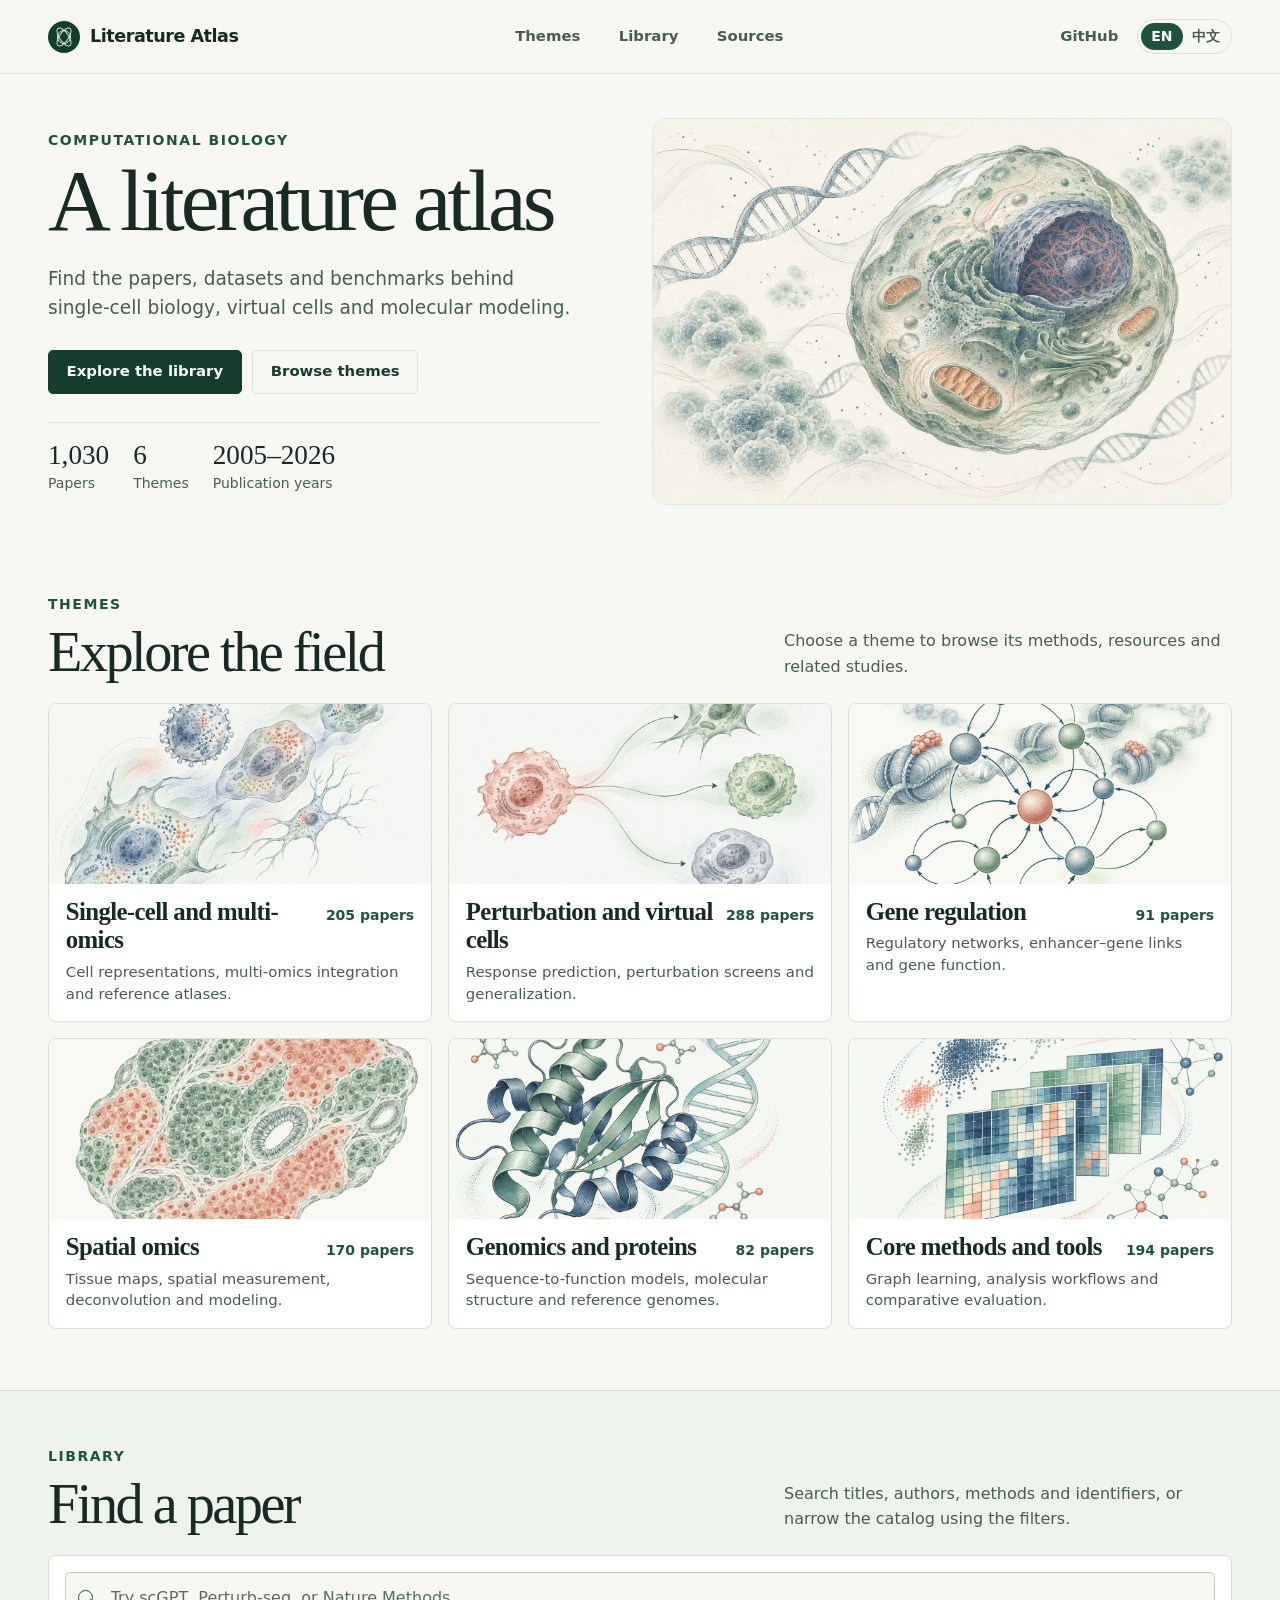
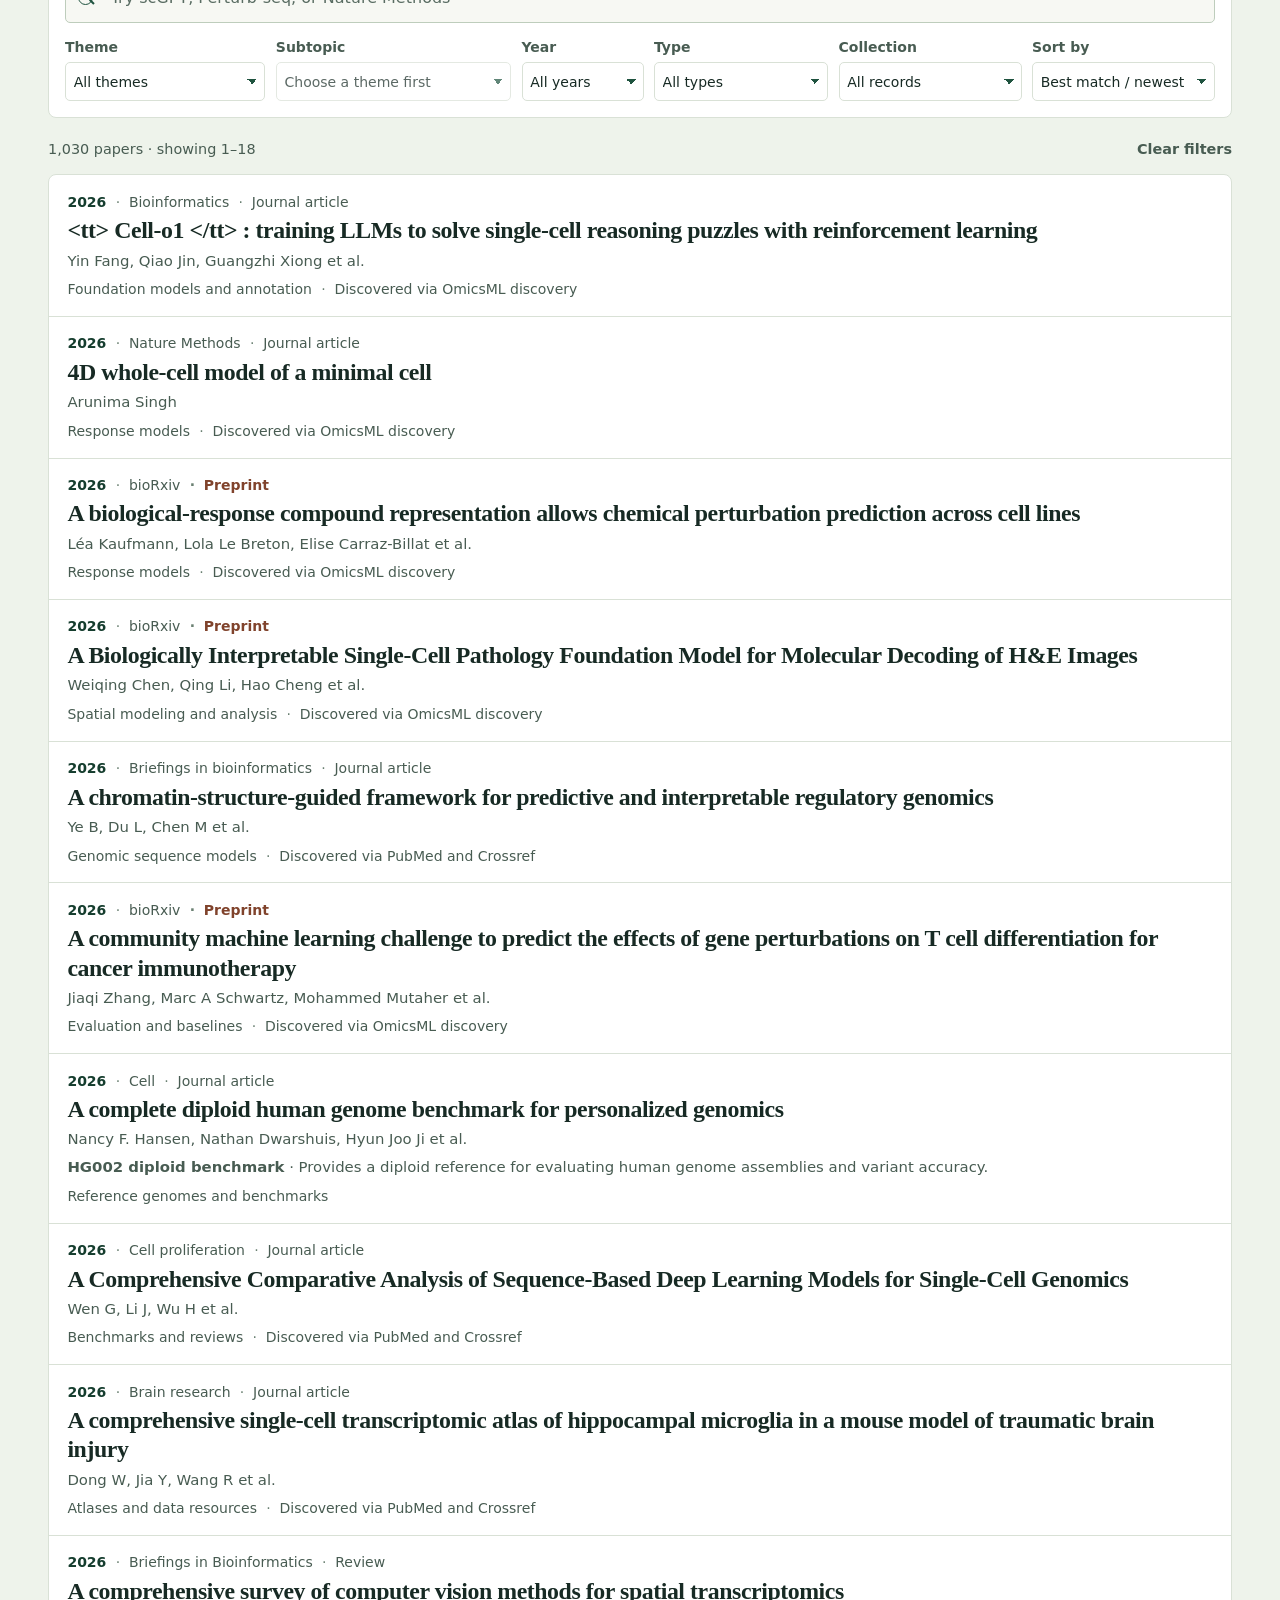
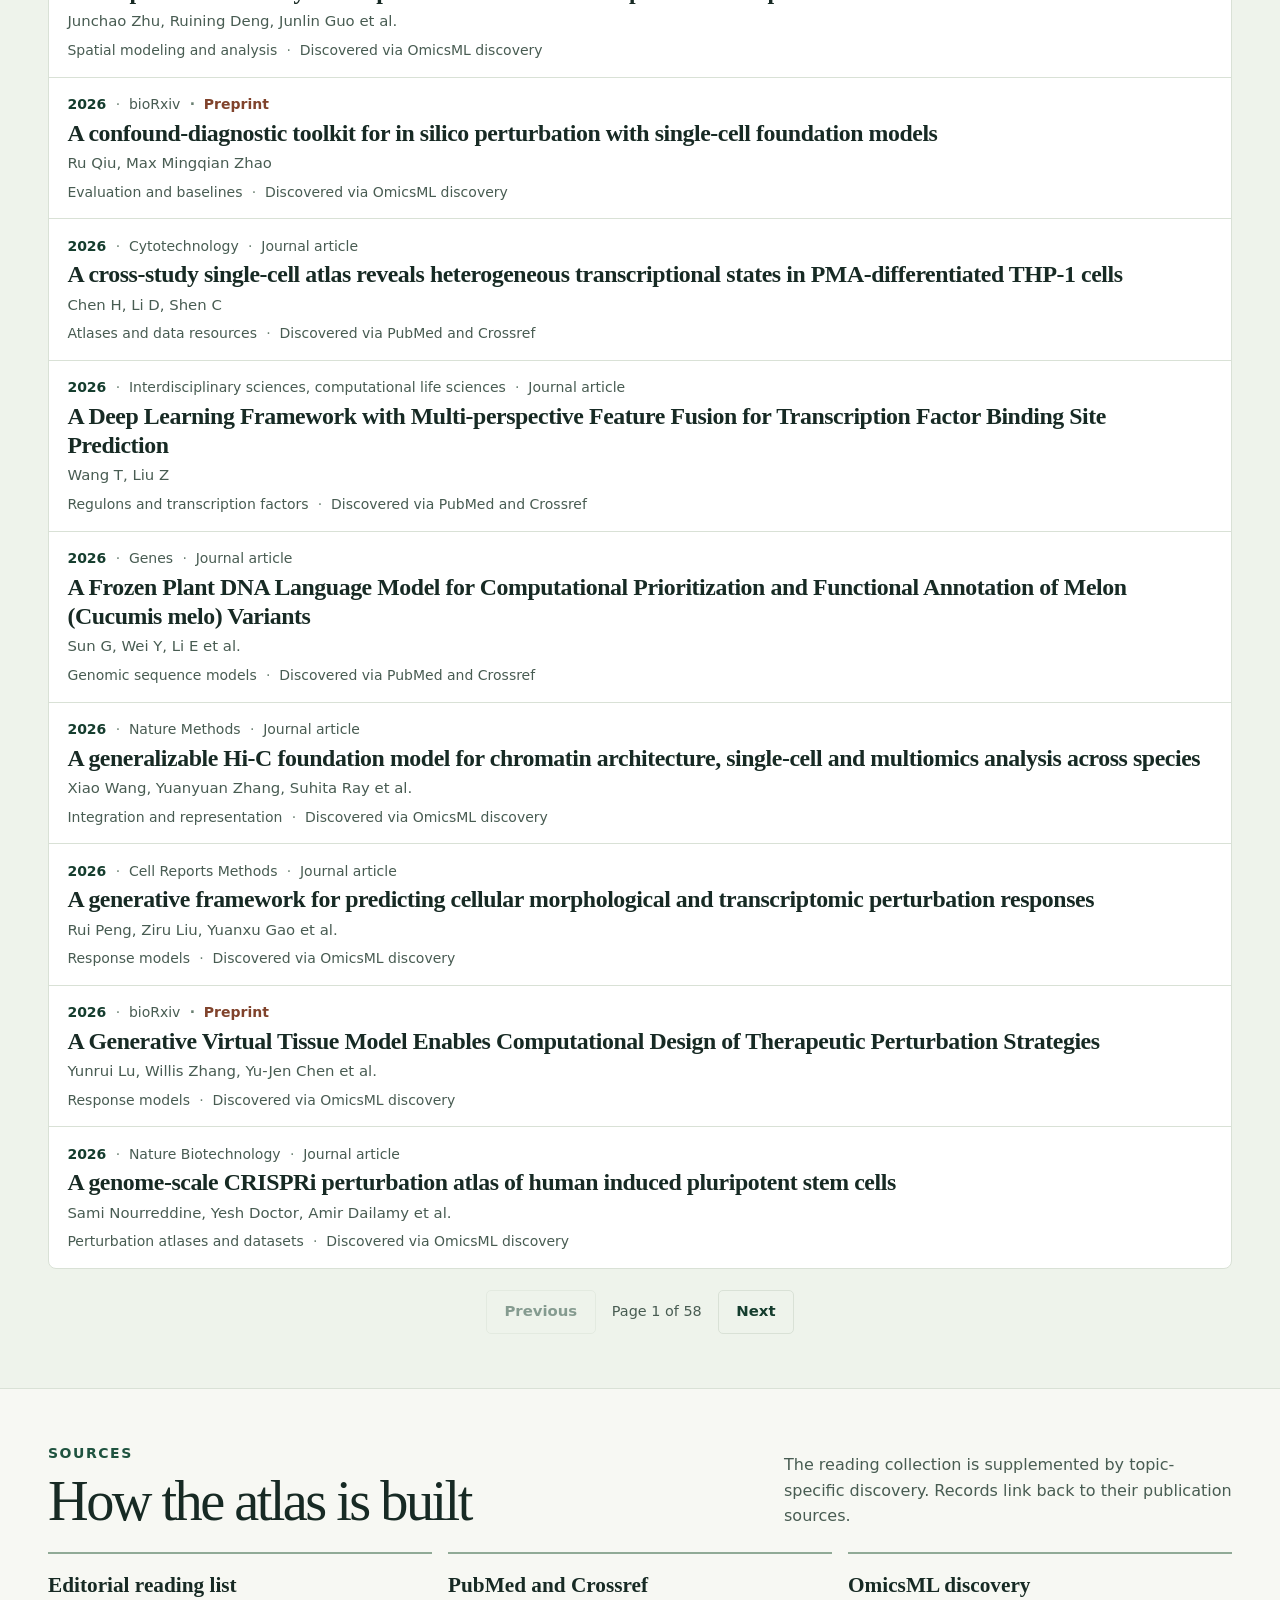
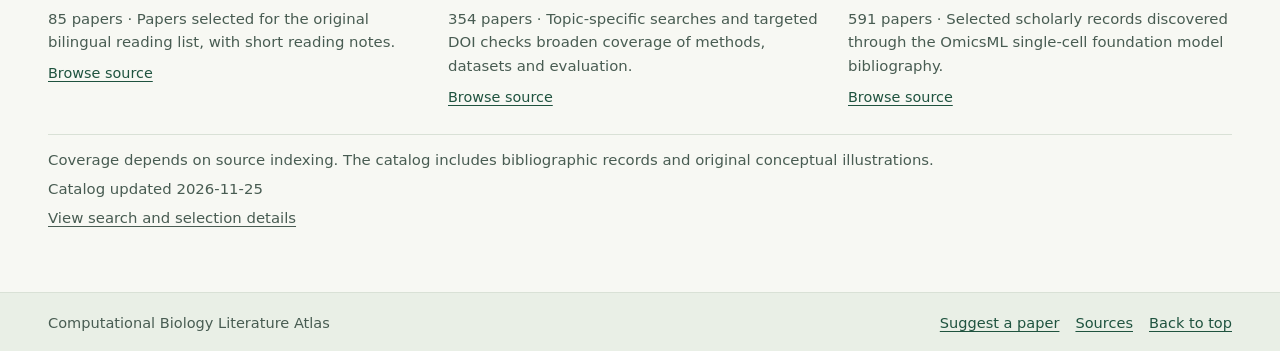
==== docs/index.html @ 1aa95e86 "Launch bilingual computational biology literature atlas" ====
<!doctype html>
<html lang="en">
<head>
  <meta charset="utf-8">
  <meta name="viewport" content="width=device-width, initial-scale=1">
  <meta name="theme-color" content="#f7f8f3">
  <meta name="description" content="A bilingual literature atlas for computational biology. Search papers, datasets, and benchmarks across six research themes.">
  <title>Computational Biology Literature Atlas</title>
  <link rel="stylesheet" href="./styles.css">
  <link rel="icon" href="data:,">
  <script type="module" src="./app.js"></script>
</head>
<body>
  <a class="skip-link" href="#library" data-text="skip">Skip to the library</a>
  <header class="site-header">
    <div class="shell header-inner">
      <a class="wordmark" href="#top" aria-label="Literature Atlas home">
        <span class="mark" aria-hidden="true"><i></i><i></i><i></i></span>
        <span data-text="brand">Literature Atlas</span>
      </a>
      <nav class="header-nav" aria-label="Primary" data-aria="primaryNav">
        <a href="#themes" data-text="themesNav">Themes</a>
        <a href="#library" data-text="libraryNav">Library</a>
        <a href="#sources" data-text="sourcesNav">Sources</a>
      </nav>
      <div class="header-actions">
        <a class="github-link" href="https://github.com/tudu1223/awesome-computational-biology-papers" data-text="github">GitHub</a>
        <div class="languages" role="group" aria-label="Language" data-aria="language">
          <button type="button" data-language="en" lang="en" aria-pressed="true">EN</button>
          <button type="button" data-language="zh" lang="zh-CN" aria-pressed="false">中文</button>
        </div>
      </div>
    </div>
  </header>

  <main id="top">
    <section class="hero shell" aria-labelledby="hero-title">
      <div class="hero-content">
        <p class="section-label" data-text="field">Computational biology</p>
        <h1 id="hero-title" data-text="heroTitle">A literature atlas</h1>
        <p class="hero-description" data-text="heroDescription">Find the papers, datasets and benchmarks behind single-cell biology, virtual cells and molecular modeling.</p>
        <div class="hero-actions">
          <a class="button primary" href="#library" data-text="explore">Explore the library</a>
          <a class="button secondary" href="#themes" data-text="browse">Browse themes</a>
        </div>
        <dl class="hero-stats" id="stats" hidden>
          <div><dt data-text="papersStat">Papers</dt><dd id="stat-papers"></dd></div>
          <div><dt data-text="themesStat">Themes</dt><dd id="stat-themes"></dd></div>
          <div><dt data-text="yearsStat">Publication years</dt><dd id="stat-years"></dd></div>
        </dl>
      </div>
      <figure class="hero-art">
        <img src="./images/atlas-hero.webp" width="1500" height="1000" fetchpriority="high" alt="" />
      </figure>
    </section>

    <section class="themes-section shell" id="themes" aria-labelledby="themes-title">
      <div class="section-heading">
        <div>
          <p class="section-label" data-text="themesNav">Themes</p>
          <h2 id="themes-title" data-text="themesTitle">Explore the field</h2>
        </div>
        <p data-text="themesDescription">Choose a theme to browse its methods, resources and related studies.</p>
      </div>
      <div class="theme-grid" id="theme-grid"></div>
    </section>

    <section class="library-section" id="library" aria-labelledby="library-title">
      <div class="shell">
        <div class="section-heading">
          <div>
            <p class="section-label" data-text="libraryNav">Library</p>
            <h2 id="library-title" data-text="libraryTitle">Find a paper</h2>
          </div>
          <p data-text="libraryDescription">Search titles, authors, methods and identifiers, or narrow the catalog using the filters.</p>
        </div>
        <div class="filters" role="search" aria-label="Search papers" data-aria="searchLabel">
          <div class="search-row">
            <label class="search-wrap" for="query">
              <span class="search-icon" aria-hidden="true"></span>
              <span class="sr-only" data-text="searchLabel">Search papers</span>
              <input id="query" type="search" placeholder="Try scGPT, Perturb-seq, or Nature Methods" data-placeholder="searchPlaceholder" autocomplete="off" spellcheck="false" maxlength="180">
            </label>
          </div>
          <div class="filter-grid">
            <label><span data-text="themeFilter">Theme</span><select id="theme"></select></label>
            <label><span data-text="topicFilter">Subtopic</span><select id="subtopic"></select></label>
            <label><span data-text="yearFilter">Year</span><select id="year"></select></label>
            <label><span data-text="typeFilter">Type</span><select id="kind"></select></label>
            <label><span data-text="collectionFilter">Collection</span><select id="collection"></select></label>
            <label><span data-text="sortFilter">Sort by</span><select id="sort"></select></label>
          </div>
        </div>
        <div class="results-toolbar">
          <p id="results-count" role="status" aria-live="polite" data-text="loading">Loading the catalog…</p>
          <button class="text-button" id="reset" type="button" data-text="reset">Clear filters</button>
        </div>
        <section class="results" id="results" aria-label="Paper results" data-aria="resultsLabel" aria-busy="true"></section>
        <nav class="pagination" id="pagination" aria-label="Paper result pages" data-aria="pagesLabel" hidden>
          <button class="button secondary" id="previous" type="button" data-text="previous">Previous</button>
          <span id="page-indicator"></span>
          <button class="button secondary" id="next" type="button" data-text="next">Next</button>
        </nav>
        <noscript><p>JavaScript powers search and filters. Read the bilingual starter bibliography on <a href="https://github.com/tudu1223/awesome-computational-biology-papers">GitHub</a>.</p></noscript>
      </div>
    </section>

    <section class="sources-section shell" id="sources" aria-labelledby="sources-title">
      <div class="section-heading">
        <div>
          <p class="section-label" data-text="sourcesNav">Sources</p>
          <h2 id="sources-title" data-text="sourcesTitle">How the atlas is built</h2>
        </div>
        <p data-text="sourcesDescription">The reading collection is supplemented by topic-specific discovery. Records link back to their publication sources.</p>
      </div>
      <div class="source-grid" id="source-grid"></div>
      <div class="editorial-note">
        <p data-text="coverage">Coverage depends on the discovery sources and their indexing dates. The atlas includes bibliographic records and original conceptual illustrations.</p>
        <p id="updated"></p>
        <p><a href="./data/provenance.json" data-text="selectionData">View search and selection details</a></p>
      </div>
    </section>
  </main>

  <footer class="site-footer">
    <div class="shell footer-inner">
      <p data-text="footer">Computational Biology Literature Atlas</p>
      <div>
        <a href="https://github.com/tudu1223/awesome-computational-biology-papers/issues" data-text="contribute">Suggest a paper</a>
        <a href="#sources" data-text="sourcesNav">Sources</a>
        <a href="#top" data-text="backToTop">Back to top</a>
      </div>
    </div>
  </footer>
</body>
</html>
---- docs/styles.css ----
:root {
  color-scheme: light;
  --paper: #f7f8f3;
  --white: #fff;
  --ink: #172a24;
  --muted: #485c52;
  --faint: #596c62;
  --line: #d9e1d6;
  --green: #1f533f;
  --green-dark: #153d2e;
  --mint: #e8f0e7;
  --serif: "Iowan Old Style", "Palatino Linotype", Georgia, "Songti SC", SimSun, serif;
  --sans: system-ui, -apple-system, "Segoe UI", "PingFang SC", "Microsoft YaHei", sans-serif;
}

*, *::before, *::after { box-sizing: border-box; }
html { scroll-padding-top: 6rem; }
body { margin: 0; color: var(--ink); background: var(--paper); font: 1rem/1.6 var(--sans); }
a { color: inherit; text-underline-offset: 0.2em; }
button, input, select { font: inherit; }
button { cursor: pointer; }
button:disabled { cursor: default; opacity: 0.48; }
img { display: block; max-width: 100%; }
p, figure, dl, dd { margin: 0; }
[hidden] { display: none !important; }
:focus-visible { outline: 3px solid #2a765b; outline-offset: 4px; }
.shell { width: min(100% - 6rem, 1360px); margin-inline: auto; }
.sr-only, .skip-link:not(:focus) { position: absolute; width: 1px; height: 1px; overflow: hidden; clip-path: inset(50%); white-space: nowrap; }
.skip-link:focus { position: fixed; inset: 0.75rem auto auto 0.75rem; padding: 0.75rem; z-index: 20; background: var(--white); }

.site-header { position: sticky; top: 0; z-index: 5; background: rgb(247 248 243 / 96%); border-bottom: 1px solid var(--line); }
.header-inner { min-height: 73px; display: flex; justify-content: space-between; gap: 1.7rem; align-items: center; }
.wordmark { display: inline-flex; align-items: center; gap: 0.63rem; color: var(--ink); font-weight: 690; letter-spacing: -0.028em; font-size: 1.1rem; text-decoration: none; white-space: nowrap; }
.mark { position: relative; display: block; flex: none; width: 32px; height: 32px; border-radius: 50%; background: var(--green-dark); }
.mark i { position: absolute; inset: 9px; border: 1px solid #d8ead9; border-radius: 50%; }
.mark i:nth-child(2) { inset: 5px 11px; transform: rotate(35deg); }
.mark i:nth-child(3) { inset: 5px 11px; transform: rotate(-35deg); }
.header-nav, .header-actions { display: flex; align-items: center; gap: clamp(0.8rem, 3vw, 2.6rem); }
.header-nav a, .github-link { color: var(--muted); text-decoration: none; font-size: 0.93rem; font-weight: 590; white-space: nowrap; }
.header-nav a:hover, .github-link:hover, .text-button:hover { color: var(--green); text-decoration: underline; }
.header-actions { gap: 1.15rem; }
.languages { display: inline-flex; padding: 3px; border: 1px solid var(--line); border-radius: 2rem; white-space: nowrap; }
.languages button { min-width: 2.65rem; border: 0; color: var(--muted); background: none; border-radius: 1.4rem; padding: 0.2rem 0.53rem; font-size: 0.875rem; line-height: 1.45; font-weight: 650; }
.languages button[aria-pressed="true"] { color: var(--white); background: var(--green); }

.hero { min-height: 485px; display: grid; grid-template-columns: minmax(0, 1fr) minmax(0, 1.05fr); align-items: center; padding-block: 2rem 2.6rem; gap: clamp(1.2rem, 4vw, 4.2rem); }
.hero-content { padding-block: 0.7rem; }
.section-label { margin-bottom: 0.55rem; color: var(--green); font-size: 0.875rem; font-weight: 710; letter-spacing: 0.11em; text-transform: uppercase; }
h1, h2 { font-family: var(--serif); font-weight: 500; letter-spacing: -0.045em; }
h1 { margin: 0; font-size: clamp(3.05rem, 6.8vw, 7rem); line-height: 0.95; }
:lang(zh-CN) h1 { font-size: clamp(2.8rem, 5.6vw, 5.7rem); line-height: 1.08; letter-spacing: -0.03em; }
.hero-description { margin-top: 1.3rem; color: var(--muted); font-size: clamp(1rem, 1.45vw, 1.23rem); max-width: 33rem; }
.hero-actions { display: flex; flex-wrap: wrap; gap: 0.65rem; margin-top: 1.65rem; }
.button { display: inline-flex; align-items: center; justify-content: center; min-height: 44px; padding: 0.55rem 1.1rem; color: var(--green-dark); border: 1px solid var(--line); border-radius: 5px; background: transparent; font-size: 0.93rem; font-weight: 680; text-decoration: none; }
.button.primary { border-color: var(--green-dark); color: var(--white); background: var(--green-dark); }
.button.primary:hover { background: var(--green); }
.button.secondary:hover:not(:disabled) { background: var(--mint); border-color: #bdcdbc; }
.hero-art { overflow: hidden; isolation: isolate; border: 1px solid #e2e8dc; border-radius: 14px; background: #edf2eb; }
.hero-art img { width: 100%; height: auto; aspect-ratio: 3/2; object-fit: cover; }
.hero-stats { display: flex; flex-wrap: wrap; gap: 1rem 1.5rem; margin-top: 1.8rem; padding-top: 1rem; border-top: 1px solid var(--line); }
.hero-stats div { display: grid; }
.hero-stats dt { grid-row: 2; font-size: 0.875rem; color: var(--muted); }
.hero-stats dd { grid-row: 1; line-height: 1.2; font-family: var(--serif); font-size: 1.7rem; font-variant-numeric: lining-nums tabular-nums; }

.themes-section, .sources-section { padding-block: 2.1rem 3.8rem; }
.section-heading { display: flex; align-items: end; justify-content: space-between; gap: 1.15rem 2rem; margin-bottom: 1.35rem; }
.section-heading h2 { margin: 0; font-size: clamp(2rem, 4.4vw, 4rem); line-height: 1.02; }
.section-heading > p { color: var(--muted); max-width: 28rem; margin-bottom: 0.12rem; }
.theme-grid { display: grid; grid-template-columns: repeat(3, minmax(0, 1fr)); gap: 1rem; }
.theme-card { display: flex; flex-direction: column; min-width: 0; overflow: clip; border: 1px solid var(--line); border-radius: 8px; background: var(--white); text-decoration: none; }
.theme-card:hover { border-color: #7ba48c; box-shadow: 0 5px 20px rgb(45 70 52 / 9%); }
.theme-art { aspect-ratio: 2.12/1; min-height: 0; overflow: hidden; background: var(--mint); display: flex; align-items: center; }
.theme-art img { flex: 0 0 200%; max-width: none; width: 200%; height: auto; }
.theme-card[data-half="right"] .theme-art img { transform: translateX(-50%); }
.theme-body { padding: 0.85rem 1.05rem 1rem; }
.theme-heading { display: flex; align-items: baseline; justify-content: space-between; gap: 0.4rem; }
.theme-heading h3 { margin: 0; font-family: var(--serif); font-weight: 600; font-size: clamp(1.15rem, 2vw, 1.55rem); letter-spacing: -0.025em; line-height: 1.15; }
.theme-count { color: var(--green); font-size: 0.875rem; font-weight: 670; white-space: nowrap; }
.theme-body > p { margin-top: 0.46rem; font-size: 0.93rem; color: var(--muted); line-height: 1.45; }

.library-section { padding-block: 3.4rem; background: #eef3eb; border-block: 1px solid var(--line); }
.filters { border: 1px solid var(--line); border-radius: 8px; background: var(--white); padding: 1rem; }
.search-wrap { display: flex; align-items: center; gap: 0.75rem; background: var(--paper); border: 1px solid #becdbc; border-radius: 5px; padding-inline: 0.78rem; }
.search-wrap:focus-within { border-color: var(--green); box-shadow: 0 0 0 2px #c6dbcc; }
.search-icon { position: relative; width: 15px; height: 15px; flex: none; border: 1.7px solid var(--green); border-radius: 50%; margin-right: 0.2rem; }
.search-icon::after { content: ""; position: absolute; width: 6px; height: 1.6px; background: var(--green); transform: rotate(45deg); inset: 10px auto auto 10px; }
.search-wrap input { min-width: 0; width: 100%; min-height: 49px; border: 0; outline: none; color: var(--ink); background: transparent; }
.search-wrap input::placeholder { color: var(--faint); }
.filter-grid { display: grid; grid-template-columns: 1.15fr 1.35fr 0.7fr 1fr 1.05fr 1.05fr; gap: 0.65rem; margin-top: 0.8rem; }
.filter-grid label { display: grid; min-width: 0; gap: 0.25rem; color: var(--muted); font-size: 0.875rem; font-weight: 620; }
.filter-grid select { appearance: none; min-width: 0; width: 100%; min-height: 39px; border: 1px solid var(--line); border-radius: 5px; padding: 0.35rem 1.6rem 0.35rem 0.48rem; background: linear-gradient(45deg,transparent 50%,var(--green) 50%) calc(100% - 12px) center/5px 5px no-repeat, linear-gradient(135deg,var(--green) 50%,transparent 50%) calc(100% - 7px) center/5px 5px no-repeat, var(--white); color: var(--ink); font-size: 0.875rem; font-weight: 500; text-overflow: ellipsis; }
.results-toolbar { display: flex; justify-content: space-between; align-items: center; gap: 0.7rem; margin-top: 1rem; margin-bottom: 0.55rem; }
.results-toolbar > p, .text-button { font-size: 0.9rem; color: var(--muted); }
.text-button { border: 0; padding: 0.25rem 0; background: transparent; font-weight: 640; }
.results { display: grid; border-radius: 8px; overflow: clip; border: 1px solid var(--line); background: var(--white); }
.paper { padding: 0.96rem 1.15rem; min-width: 0; border-bottom: 1px solid var(--line); }
.paper:last-child { border-bottom: none; }
.paper-meta, .paper-foot { display: flex; align-items: baseline; flex-wrap: wrap; gap: 0.2rem 0.58rem; color: var(--muted); font-size: 0.875rem; }
.paper-meta span + span::before, .paper-foot > * + *::before { content: "·"; color: #6a8072; margin-right: 0.55rem; display: inline-block; text-decoration: none; }
.paper-meta .year { font-weight: 710; color: var(--green-dark); }
.paper-meta .preprint { color: #80432c; font-weight: 650; }
.paper h3 { margin: 0.2rem 0; font-family: var(--serif); font-size: clamp(1.16rem, 2vw, 1.49rem); font-weight: 620; line-height: 1.23; letter-spacing: -0.018em; overflow-wrap: anywhere; }
.paper h3 a { text-decoration: none; }
.paper h3 a:hover, .paper-foot a:hover { text-decoration: underline; }
.paper-authors, .paper-note { margin: 0.25rem 0; font-size: 0.93rem; color: var(--muted); overflow-wrap: anywhere; }
.paper-foot { margin-top: 0.3rem; }
.paper-foot a { color: var(--green); text-decoration: none; font-weight: 650; }
.empty { padding: 2rem 1.1rem; color: var(--muted); }
.empty h3 { margin: 0 0 0.25rem; color: var(--ink); }
.pagination { display: flex; gap: 1rem; justify-content: center; align-items: center; padding-top: 1.3rem; font-size: 0.9rem; color: var(--muted); }

.sources-section { padding-top: 3.3rem; }
.source-grid { display: grid; grid-template-columns: repeat(3, minmax(0, 1fr)); gap: 1rem; }
.source-card { border-top: 2px solid #90aa96; padding-top: 0.85rem; }
.source-card h3 { margin: 0 0 0.35rem; font-family: var(--serif); font-size: 1.33rem; font-weight: 600; }
.source-card p, .editorial-note { color: var(--muted); font-size: 0.93rem; }
.source-card a { display: inline-block; margin-top: 0.42rem; font-size: 0.9rem; color: var(--green); }
.editorial-note { margin-top: 1.55rem; padding-top: 0.85rem; border-top: 1px solid var(--line); }
.editorial-note p + p { margin-top: 0.35rem; }
.site-footer { background: #e9efe6; border-top: 1px solid var(--line); }
.footer-inner { padding-block: 1.1rem; display: flex; flex-wrap: wrap; align-items: center; justify-content: space-between; gap: 0.45rem 1.25rem; font-size: 0.91rem; color: var(--muted); }
.footer-inner > div { display: flex; flex-wrap: wrap; gap: 1rem; }
.footer-inner a { color: var(--green); }

@media (max-width: 1050px) {
  .shell { width: calc(100% - 3.5rem); }
  .filter-grid { grid-template-columns: repeat(3, minmax(0, 1fr)); }
}
@media (max-width: 700px) {
  html { scroll-padding-top: 5rem; }
  .shell { width: calc(100% - 2rem); }
  .header-inner { min-height: 60px; gap: 0.6rem; }
  .header-nav { display: none; }
  .header-actions { gap: 0.7rem; }
  .hero { grid-template-columns: minmax(0, 1fr); padding-block: 1.9rem 1.45rem; gap: 0.6rem; }
  .hero-content { padding-block: 0 0.55rem; }
  .hero-description { margin-top: 0.85rem; }
  .hero-art img { aspect-ratio: 1.8/1; }
  .hero-stats { margin-top: 1.2rem; }
  .section-heading { display: block; }
  .section-heading > p { margin-top: 0.6rem; }
  .theme-grid { grid-template-columns: repeat(2, minmax(0, 1fr)); gap: 0.65rem; }
  .theme-body { padding: 0.7rem; }
  .theme-heading { display: block; }
  .theme-body > p { font-size: 0.88rem; }
  .themes-section, .sources-section, .library-section { padding-block: 2rem; }
  .source-grid { grid-template-columns: 1fr; }
}
@media (max-width: 405px) {
  .github-link { display: none; }
  .wordmark { font-size: 1.03rem; }
  .filter-grid { grid-template-columns: repeat(2, minmax(0, 1fr)); }
  .paper { padding-inline: 0.8rem; }
}
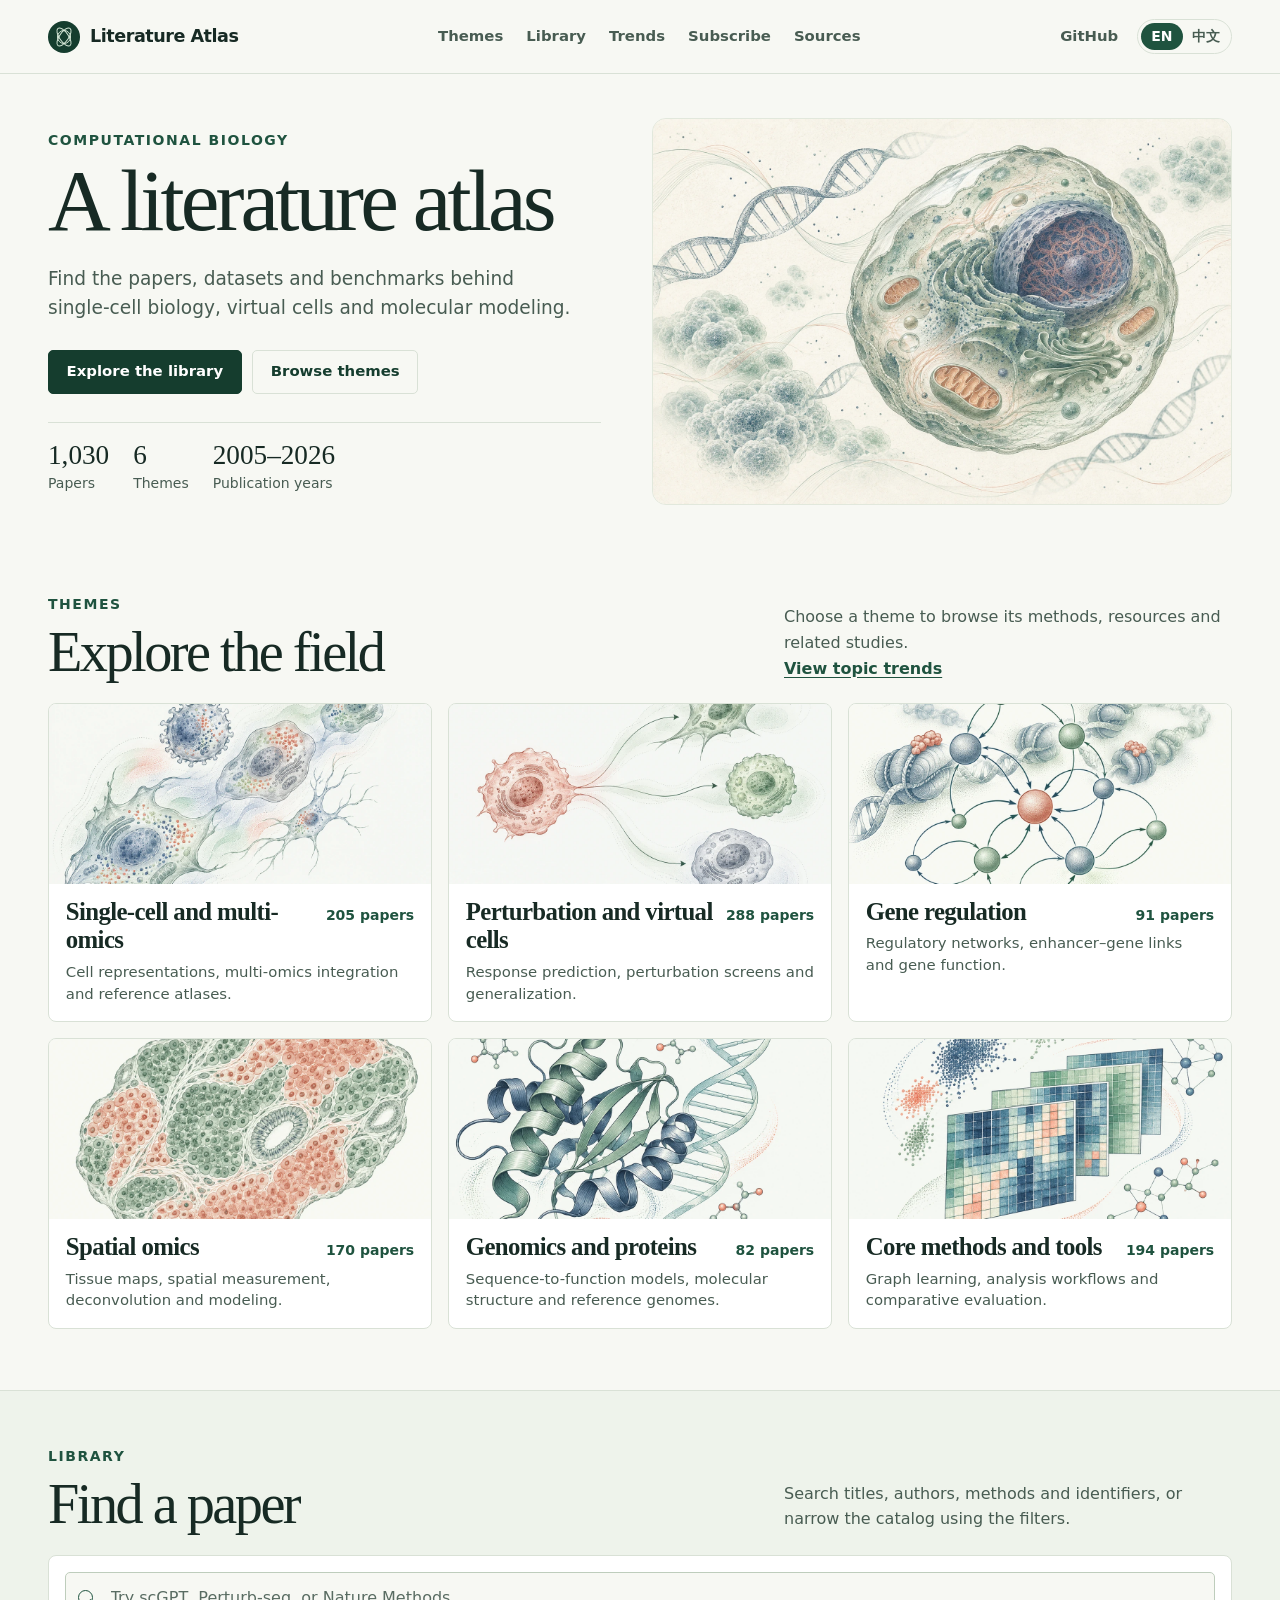
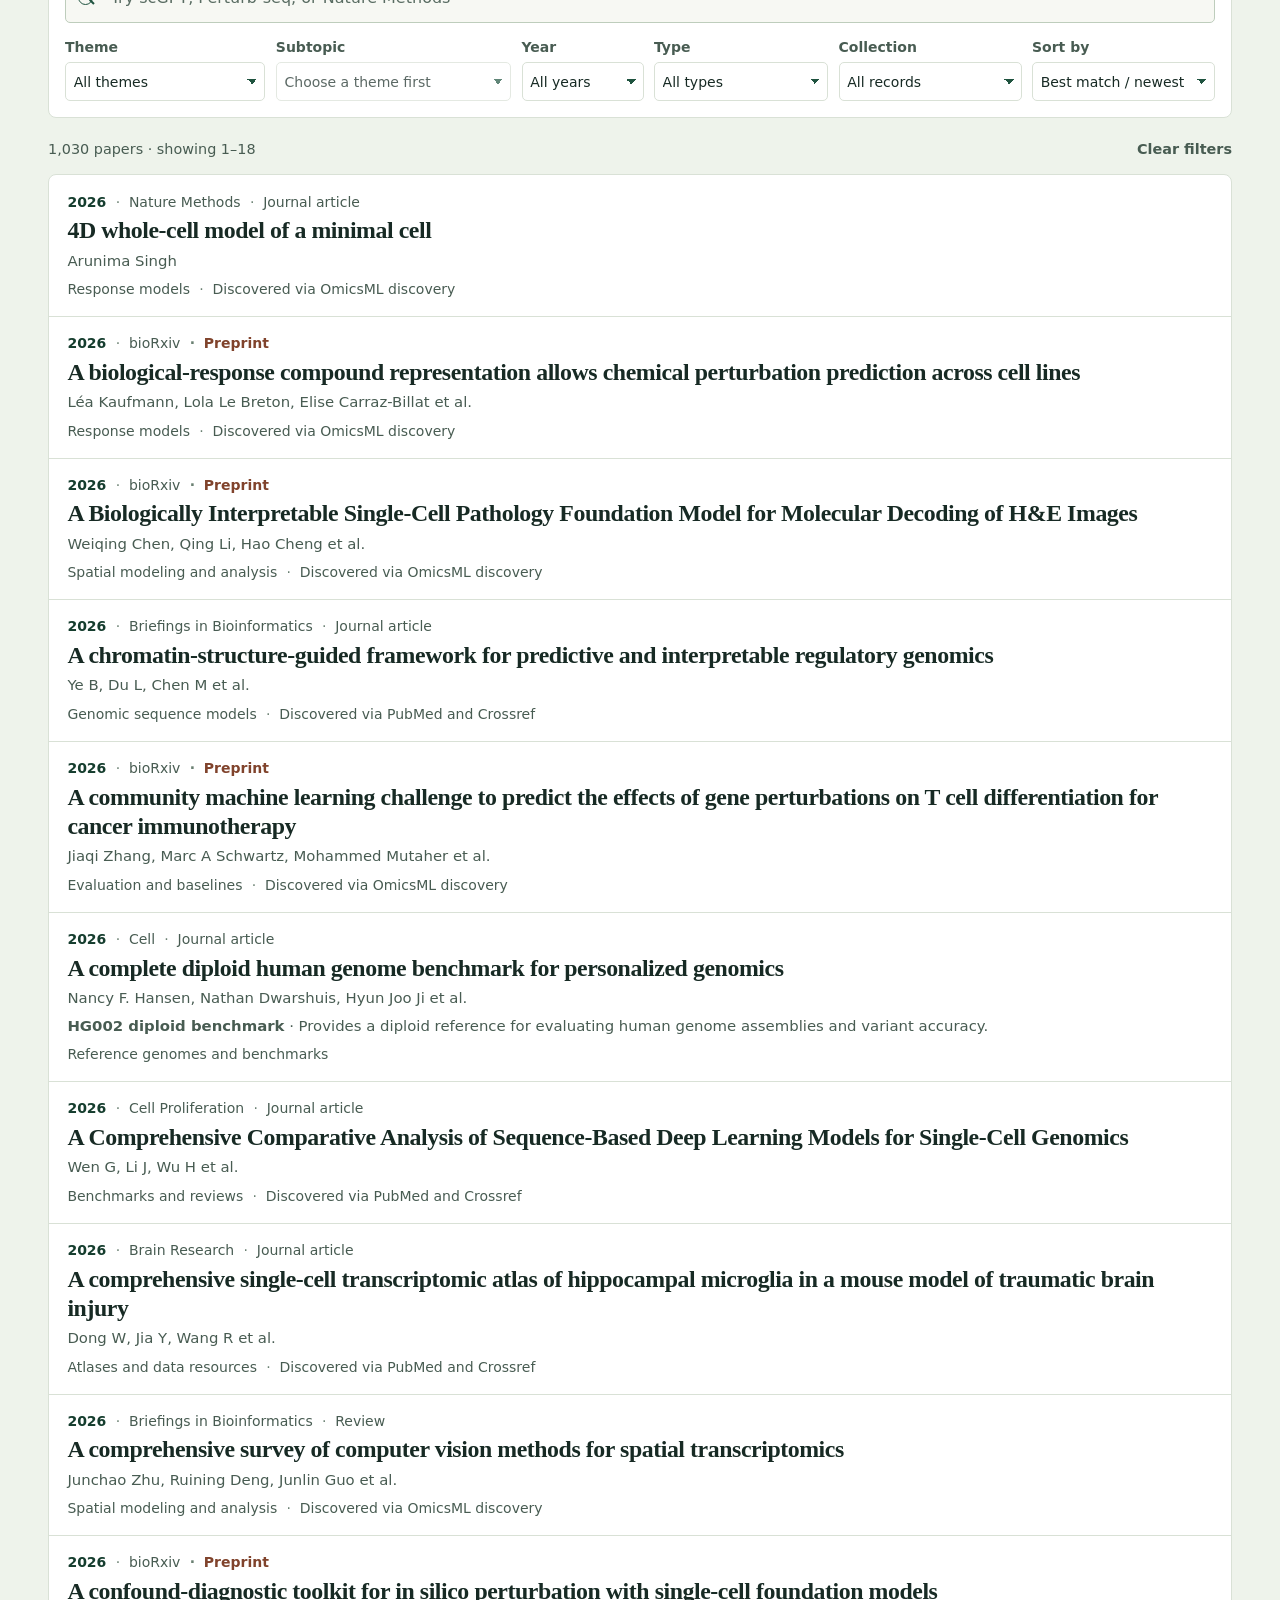
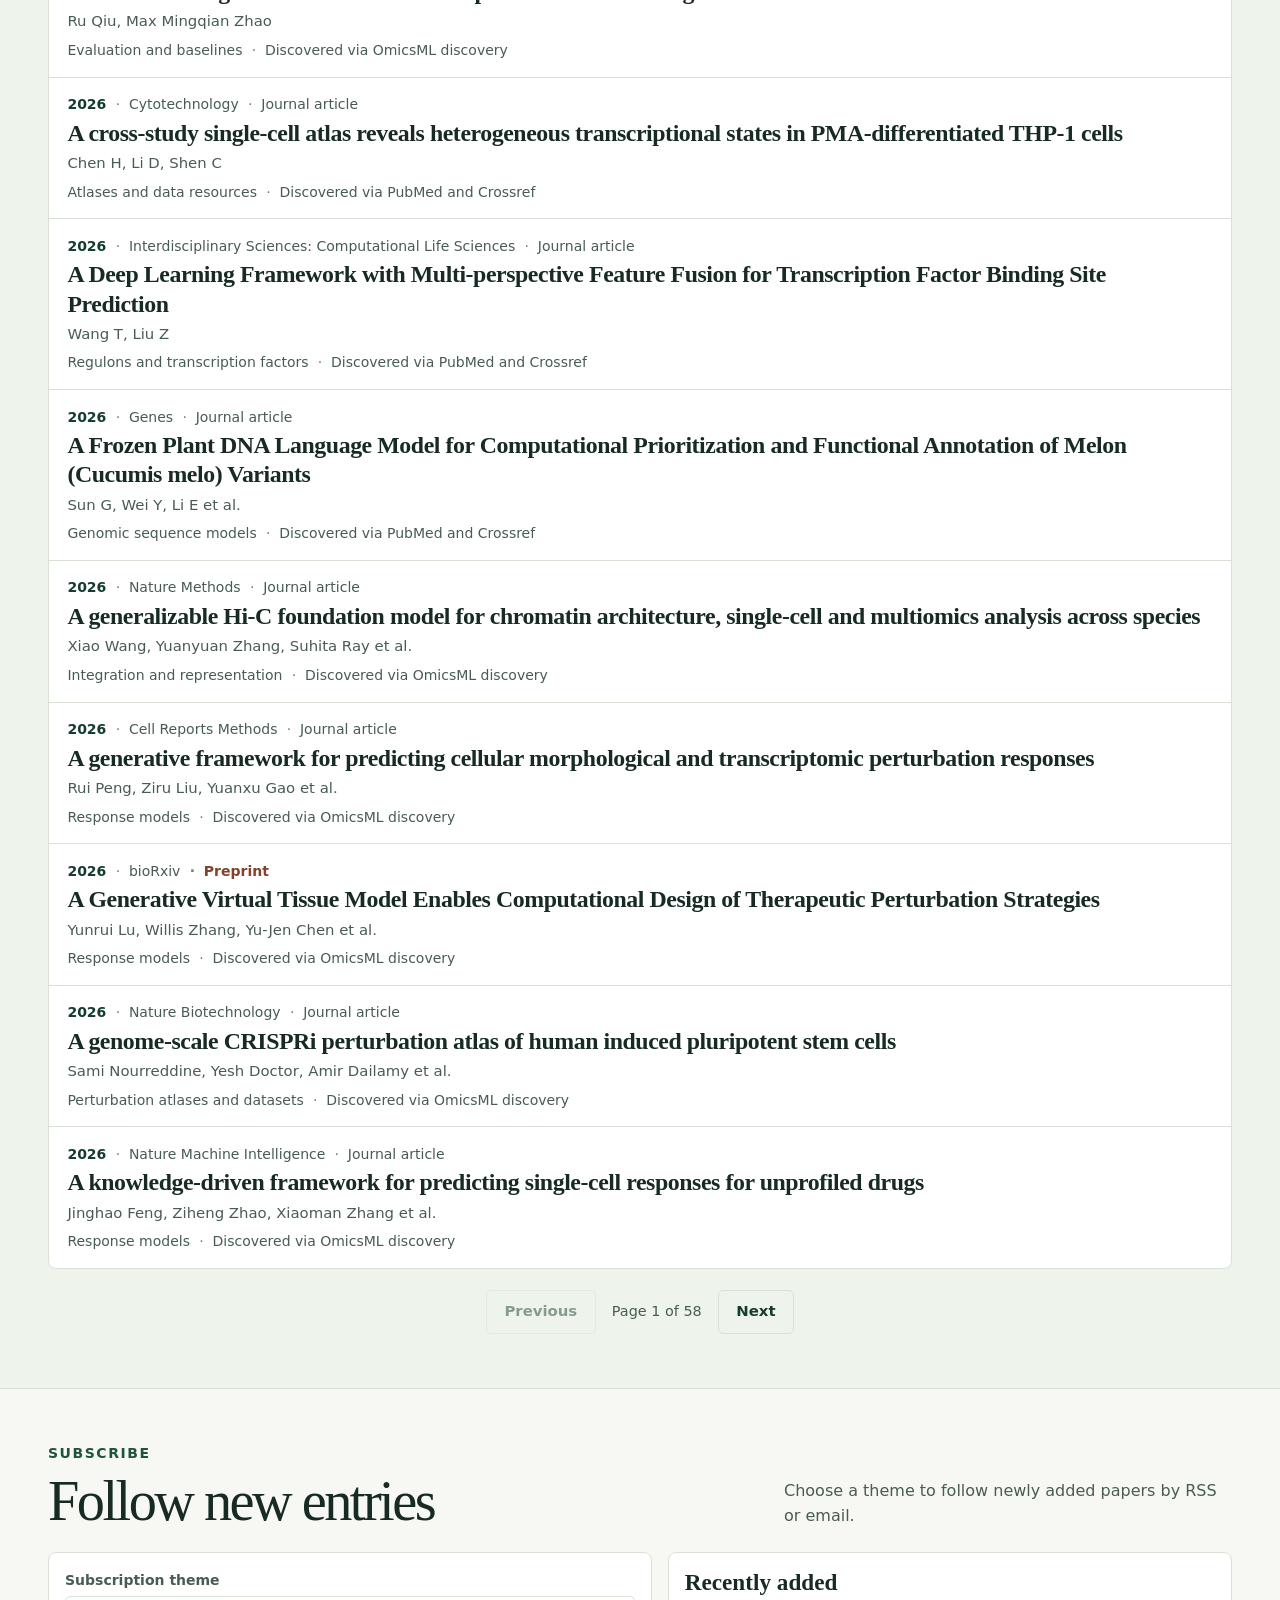
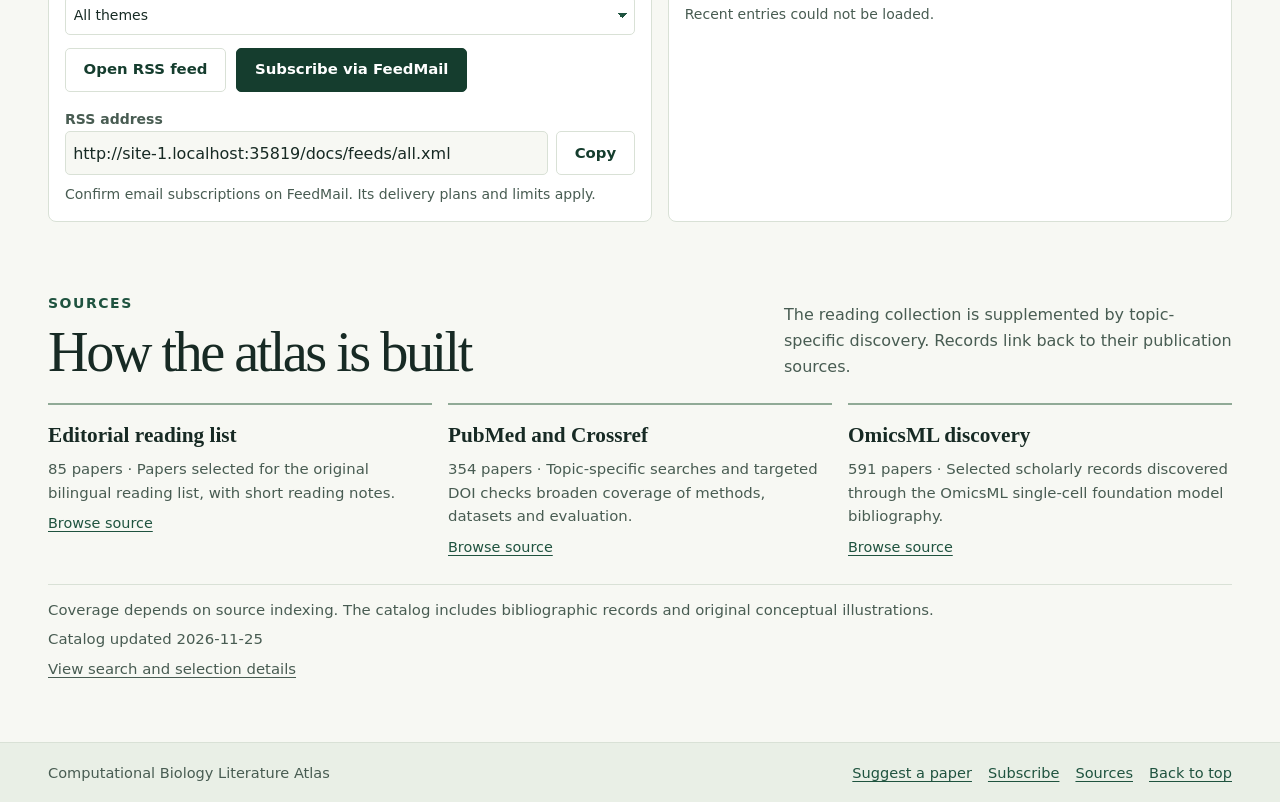
==== commit c88c0d57: "Publish topic trends and new-paper subscriptions" ====
--- a/docs/index.html
+++ b/docs/index.html
@@ -7,6 +7,7 @@
   <meta name="description" content="A bilingual literature atlas for computational biology. Search papers, datasets, and benchmarks across six research themes.">
   <title>Computational Biology Literature Atlas</title>
   <link rel="stylesheet" href="./styles.css">
+  <link rel="alternate" type="application/rss+xml" title="Literature Atlas RSS" href="./feeds/all.xml">
   <link rel="icon" href="data:,">
   <script type="module" src="./app.js"></script>
 </head>
@@ -21,6 +22,8 @@
       <nav class="header-nav" aria-label="Primary" data-aria="primaryNav">
         <a href="#themes" data-text="themesNav">Themes</a>
         <a href="#library" data-text="libraryNav">Library</a>
+        <a href="./topics.html" id="trends-nav" data-text="trendsNav">Trends</a>
+        <a href="#subscribe" data-text="subscribeNav">Subscribe</a>
         <a href="#sources" data-text="sourcesNav">Sources</a>
       </nav>
       <div class="header-actions">
@@ -60,7 +63,10 @@
           <p class="section-label" data-text="themesNav">Themes</p>
           <h2 id="themes-title" data-text="themesTitle">Explore the field</h2>
         </div>
-        <p data-text="themesDescription">Choose a theme to browse its methods, resources and related studies.</p>
+        <div class="theme-intro">
+          <p data-text="themesDescription">Choose a theme to browse its methods, resources and related studies.</p>
+          <a id="trends-overview" href="./topics.html" data-text="resultsTrend">View topic trends</a>
+        </div>
       </div>
       <div class="theme-grid" id="theme-grid"></div>
     </section>
@@ -93,7 +99,10 @@
         </div>
         <div class="results-toolbar">
           <p id="results-count" role="status" aria-live="polite" data-text="loading">Loading the catalog…</p>
-          <button class="text-button" id="reset" type="button" data-text="reset">Clear filters</button>
+          <div class="results-actions">
+            <a class="text-button" id="results-trend" href="./topics.html" data-text="resultsTrend" hidden>View topic trends</a>
+            <button class="text-button" id="reset" type="button" data-text="reset">Clear filters</button>
+          </div>
         </div>
         <section class="results" id="results" aria-label="Paper results" data-aria="resultsLabel" aria-busy="true"></section>
         <nav class="pagination" id="pagination" aria-label="Paper result pages" data-aria="pagesLabel" hidden>
@@ -102,6 +111,40 @@
           <button class="button secondary" id="next" type="button" data-text="next">Next</button>
         </nav>
         <noscript><p>JavaScript powers search and filters. Read the bilingual starter bibliography on <a href="https://github.com/tudu1223/awesome-computational-biology-papers">GitHub</a>.</p></noscript>
+      </div>
+    </section>
+
+    <section class="subscribe-section shell" id="subscribe" aria-labelledby="subscribe-title">
+      <div class="section-heading">
+        <div>
+          <p class="section-label" data-text="subscribeNav">Subscribe</p>
+          <h2 id="subscribe-title" data-text="subscribeTitle">Follow new entries</h2>
+        </div>
+        <p data-text="subscribeDescription">Choose a theme to follow newly added papers by RSS or email.</p>
+      </div>
+      <div class="subscription-layout">
+        <div class="filters subscription-controls">
+          <div class="filter-grid">
+            <label><span data-text="feedTheme">Subscription theme</span><select id="feed-theme"></select></label>
+          </div>
+          <div class="hero-actions">
+            <a class="button secondary" id="rss-link" href="./feeds/all.xml" data-text="rssLink">Open RSS feed</a>
+            <a class="button primary" id="feedmail-link" target="_blank" rel="noopener noreferrer" data-text="emailLink">Subscribe via FeedMail</a>
+          </div>
+          <div class="feed-address">
+            <label for="rss-address" data-text="feedUrl">RSS address</label>
+            <div class="feed-address-row">
+              <input id="rss-address" type="url" readonly>
+              <button class="button secondary" type="button" id="copy-feed" data-text="copyFeed">Copy</button>
+            </div>
+            <p id="feed-feedback" role="status" aria-live="polite"></p>
+          </div>
+          <p class="feed-note" data-text="feedNote">Confirm email subscriptions on FeedMail. Its delivery plans and limits apply.</p>
+        </div>
+        <section class="recent-panel" aria-labelledby="recent-title">
+          <h3 id="recent-title" data-text="recentTitle">Recently added</h3>
+          <div id="recent-entries"></div>
+        </section>
       </div>
     </section>
 
@@ -127,6 +170,7 @@
       <p data-text="footer">Computational Biology Literature Atlas</p>
       <div>
         <a href="https://github.com/tudu1223/awesome-computational-biology-papers/issues" data-text="contribute">Suggest a paper</a>
+        <a href="#subscribe" data-text="subscribeNav">Subscribe</a>
         <a href="#sources" data-text="sourcesNav">Sources</a>
         <a href="#top" data-text="backToTop">Back to top</a>
       </div>
--- a/docs/styles.css
+++ b/docs/styles.css
@@ -36,6 +36,7 @@
 .mark i:nth-child(2) { inset: 5px 11px; transform: rotate(35deg); }
 .mark i:nth-child(3) { inset: 5px 11px; transform: rotate(-35deg); }
 .header-nav, .header-actions { display: flex; align-items: center; gap: clamp(0.8rem, 3vw, 2.6rem); }
+.header-nav { gap: clamp(0.7rem, 1.8vw, 2.1rem); }
 .header-nav a, .github-link { color: var(--muted); text-decoration: none; font-size: 0.93rem; font-weight: 590; white-space: nowrap; }
 .header-nav a:hover, .github-link:hover, .text-button:hover { color: var(--green); text-decoration: underline; }
 .header-actions { gap: 1.15rem; }
@@ -122,11 +123,53 @@
 .footer-inner > div { display: flex; flex-wrap: wrap; gap: 1rem; }
 .footer-inner a { color: var(--green); }
 
+.theme-intro { color: var(--muted); max-width: 28rem; }
+.theme-intro a, .results-actions a, .trend-details summary { color: var(--green); font-weight: 650; }
+.results-actions { display: flex; flex-wrap: wrap; align-items: center; justify-content: flex-end; gap: 0.25rem 1rem; }
+.subscribe-section { padding-block: 3.3rem 1.1rem; }
+.subscription-layout { display: grid; grid-template-columns: minmax(0, 1.07fr) minmax(0, 1fr); gap: 1rem; }
+.subscription-controls .filter-grid, .trend-filters .filter-grid { margin-top: 0; grid-template-columns: 1fr; }
+.subscription-controls .hero-actions { margin-top: 0.85rem; }
+.feed-address { margin-top: 0.85rem; }
+.feed-address label { color: var(--muted); font-size: 0.875rem; font-weight: 620; }
+.feed-address-row { display: flex; gap: 0.5rem; }
+.feed-address-row input { flex: 1; min-width: 0; padding: 0.45rem; border: 1px solid var(--line); border-radius: 5px; color: var(--ink); background: var(--paper); }
+.feed-address [role="status"], .feed-note { color: var(--muted); font-size: 0.875rem; margin-top: 0.45rem; }
+.recent-panel { padding: 1rem; border: 1px solid var(--line); border-radius: 8px; background: var(--white); }
+.recent-panel h3 { font: 600 1.45rem var(--serif); margin: 0 0 0.45rem; }
+.recent-list { list-style: none; margin: 0; padding: 0; }
+.recent-list li { border-top: 1px solid var(--line); padding-block: 0.44rem; overflow-wrap: anywhere; }
+.recent-list time { display: block; font-size: 0.875rem; color: var(--muted); }
+.trends-page { padding-block: 3.15rem; }
+.trends-page h1, :lang(zh-CN) .trends-page h1 { font-size: clamp(2.1rem, 4.6vw, 4.3rem); line-height: 1.08; }
+.trend-filters .filter-grid { grid-template-columns: repeat(2, minmax(0, 1fr)); }
+.trend-filters .hero-actions { margin-top: 0.8rem; }
+.trend-status { margin: 0.9rem 0; color: var(--green-dark); font-weight: 650; }
+.trend-panel { background: var(--white); border: 1px solid var(--line); border-radius: 8px; padding: clamp(0.85rem, 2vw, 1.4rem); }
+.trend-panel h2 { margin: 0; font-size: clamp(1.45rem, 3vw, 2.2rem); }
+.trend-method { color: var(--muted); margin-bottom: 1.2rem; }
+.trend-scroll { overflow-x: auto; padding: 1.6rem 0.4rem 0.4rem; }
+.trend-chart { display: grid; grid-auto-flow: column; grid-auto-columns: minmax(2.65rem, 1fr); gap: 0.33rem; }
+.trend-year { display: grid; justify-items: center; gap: 0.24rem; min-width: 0; color: var(--green-dark); text-decoration: none; font-size: 0.875rem; }
+.trend-track { position: relative; display: flex; align-items: end; width: 100%; height: 12rem; background: repeating-linear-gradient(to top, var(--line) 0 1px, transparent 1px 25%); border-bottom: 1px solid var(--line); }
+.trend-fill { width: 100%; height: var(--bar-height); border-radius: 3px 3px 0 0; background: var(--green); }
+.trend-value { position: absolute; inset: auto 0 calc(var(--bar-height) + 0.06rem); text-align: center; color: var(--green-dark); font-size: 0.815rem; font-weight: 650; }
+div.trend-year .trend-value { color: var(--faint); }
+a.trend-year:hover .trend-fill { background: var(--green-dark); }
+.trend-year-label { font-variant-numeric: tabular-nums; }
+.trend-details { margin-top: 1rem; border-top: 1px solid var(--line); padding-top: 0.65rem; }
+.trend-details summary { cursor: pointer; }
+.trend-details table { border-collapse: collapse; max-width: 30rem; width: 100%; margin-top: 0.5rem; }
+.trend-details th, .trend-details td { text-align: left; padding: 0.3rem 0.55rem; border-bottom: 1px solid var(--line); }
+
 @media (max-width: 1050px) {
   .shell { width: calc(100% - 3.5rem); }
   .filter-grid { grid-template-columns: repeat(3, minmax(0, 1fr)); }
 }
 @media (max-width: 700px) {
+  .subscription-layout { grid-template-columns: minmax(0, 1fr); }
+  .subscribe-section, .trends-page { padding-block: 2rem; }
+  .theme-intro { margin-top: 0.6rem; }
   html { scroll-padding-top: 5rem; }
   .shell { width: calc(100% - 2rem); }
   .header-inner { min-height: 60px; gap: 0.6rem; }
